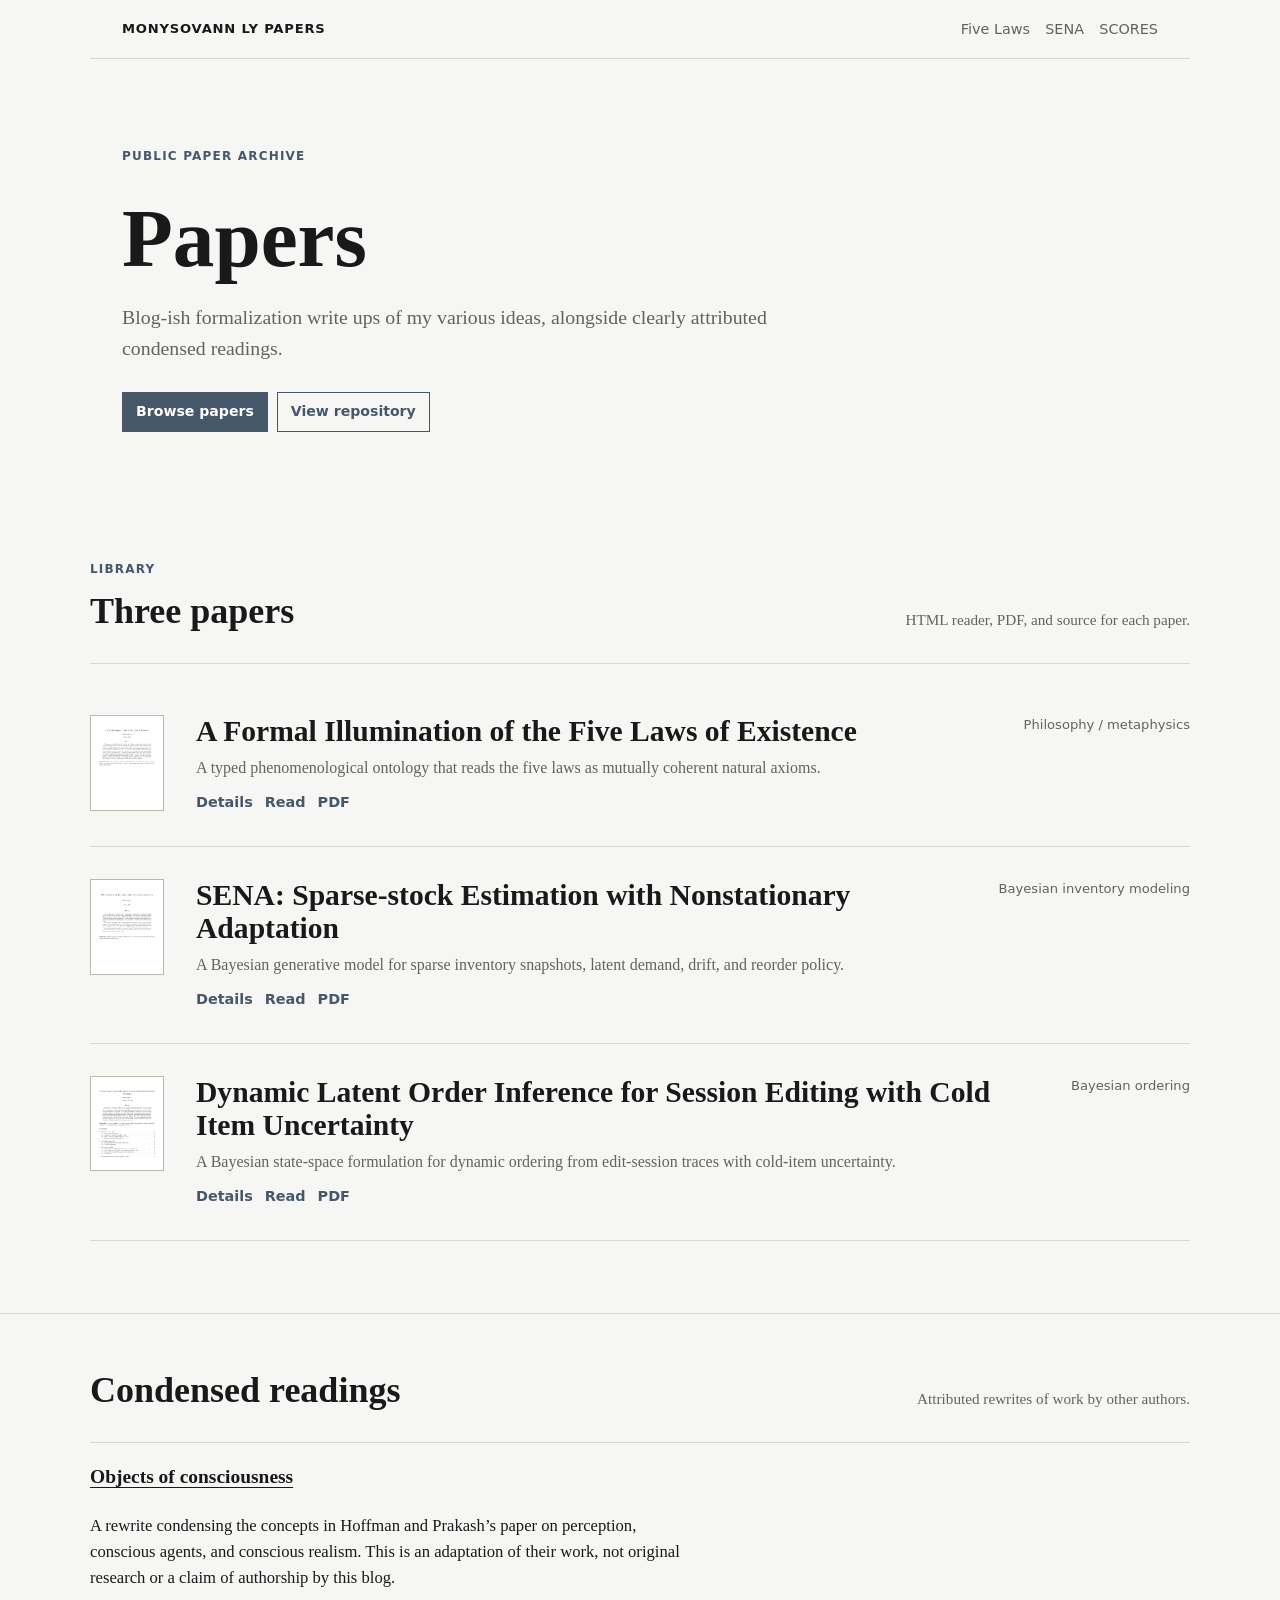
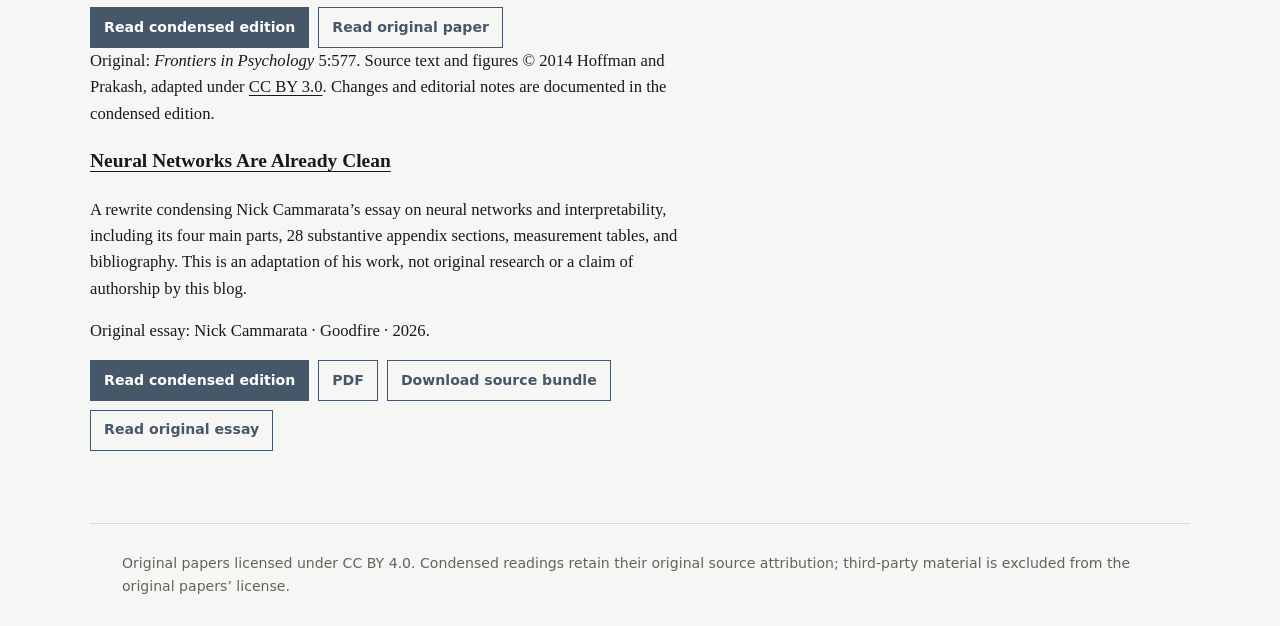
==== docs/index.html @ 4b457059 "feat(site): Add condensed neural networks essay Credit the original author and provide the supplied " ====
<!doctype html>
<html lang="en">
  <head>
    <meta charset="utf-8">
    <meta name="viewport" content="width=device-width, initial-scale=1">
    <meta name="description" content="Papers by Monysovann Ly and condensed readings of work by other authors.">
    <title>Papers | Monysovann Ly</title>
    <link rel="icon" href="favicon.svg" type="image/svg+xml">
    <link rel="stylesheet" href="assets/styles.css">
  </head>
  <body>
    <header class="site-header">
      <a class="brand" href="./">Monysovann Ly Papers</a>
      <nav class="nav" aria-label="Papers">
        <a href="five-laws/">Five Laws</a>
        <a href="sena/">SENA</a>
        <a href="scores/">SCORES</a>
      </nav>
    </header>

    <main>
      <section class="hero">
        <div class="hero-inner">
          <p class="eyebrow">Public paper archive</p>
          <h1>Papers</h1>
          <p class="lede">Blog-ish formalization write ups of my various ideas, alongside clearly attributed condensed readings.</p>
          <div class="actions">
            <a class="button" href="#papers">Browse papers</a>
            <a class="button secondary" href="https://github.com/Svanny/papers">View repository</a>
          </div>
        </div>
      </section>

      <section class="section" id="papers" aria-labelledby="papers-heading">
        <div class="content">
          <div class="archive-head">
            <div>
              <p class="eyebrow">Library</p>
              <h2 id="papers-heading">Three papers</h2>
            </div>
            <p class="archive-count">HTML reader, PDF, and source for each paper.</p>
          </div>
          <div class="paper-list">
            <article class="paper-row">
              <img class="paper-thumb" src="five-laws/five-laws-cover.png" alt="">
              <span>
                <h2 class="paper-row-title">
                  <a href="five-laws/">A Formal Illumination of the Five Laws of Existence</a>
                </h2>
                <p>A typed phenomenological ontology that reads the five laws as mutually coherent natural axioms.</p>
                <span class="paper-actions">
                  <a href="five-laws/">Details</a>
                  <a href="five-laws/paper.html">Read</a>
                  <a href="five-laws/five-laws.pdf">PDF</a>
                </span>
              </span>
              <span class="paper-row-meta">Philosophy / metaphysics</span>
            </article>
            <article class="paper-row">
              <img class="paper-thumb" src="sena/sena-cover.png" alt="">
              <span>
                <h2 class="paper-row-title">
                  <a href="sena/">SENA: Sparse-stock Estimation with Nonstationary Adaptation</a>
                </h2>
                <p>A Bayesian generative model for sparse inventory snapshots, latent demand, drift, and reorder policy.</p>
                <span class="paper-actions">
                  <a href="sena/">Details</a>
                  <a href="sena/paper.html">Read</a>
                  <a href="sena/sena.pdf">PDF</a>
                </span>
              </span>
              <span class="paper-row-meta">Bayesian inventory modeling</span>
            </article>
            <article class="paper-row">
              <img class="paper-thumb" src="scores/scores-cover.png" alt="">
              <span>
                <h2 class="paper-row-title">
                  <a href="scores/">Dynamic Latent Order Inference for Session Editing with Cold Item Uncertainty</a>
                </h2>
                <p>A Bayesian state-space formulation for dynamic ordering from edit-session traces with cold-item uncertainty.</p>
                <span class="paper-actions">
                  <a href="scores/">Details</a>
                  <a href="scores/paper.html">Read</a>
                  <a href="scores/scores.pdf">PDF</a>
                </span>
              </span>
              <span class="paper-row-meta">Bayesian ordering</span>
            </article>
          </div>
        </div>
      </section>
      <section class="section" id="condensed" aria-labelledby="condensed-heading">
        <div class="content">
          <div class="archive-head">
            <div>
              <h2 id="condensed-heading">Condensed readings</h2>
            </div>
            <p class="archive-count">Attributed rewrites of work by other authors.</p>
          </div>
          <article class="prose">
            <h3><a href="objects-of-consciousness/paper.html">Objects of consciousness</a></h3>
            <p>A rewrite condensing the concepts in Hoffman and Prakash’s paper on perception, conscious agents, and conscious realism. This is an adaptation of their work, not original research or a claim of authorship by this blog.</p>
            <div class="actions">
              <a class="button" href="objects-of-consciousness/paper.html">Read condensed edition</a>
              <a class="button secondary" href="https://doi.org/10.3389/fpsyg.2014.00577">Read original paper</a>
            </div>
            <p>Original: <em>Frontiers in Psychology</em> 5:577. Source text and figures © 2014 Hoffman and Prakash, adapted under <a href="https://creativecommons.org/licenses/by/3.0/">CC BY 3.0</a>. Changes and editorial notes are documented in the condensed edition.</p>
          </article>
          <article class="prose">
            <h3><a href="neural-networks-are-already-clean/paper.html">Neural Networks Are Already Clean</a></h3>
            <p>A rewrite condensing Nick Cammarata’s essay on neural networks and interpretability, including its four main parts, 28 substantive appendix sections, measurement tables, and bibliography. This is an adaptation of his work, not original research or a claim of authorship by this blog.</p>
            <p>Original essay: Nick Cammarata · Goodfire · 2026.</p>
            <div class="actions">
              <a class="button" href="neural-networks-are-already-clean/paper.html">Read condensed edition</a>
              <a class="button secondary" href="neural-networks-are-already-clean/paper.pdf">PDF</a>
              <a class="button secondary" href="neural-networks-are-already-clean/source-bundle.zip" download>Download source bundle</a>
              <a class="button secondary" href="https://already-clean.goodfire.com/">Read original essay</a>
            </div>
          </article>
        </div>
      </section>
    </main>

    <footer class="site-footer">
      <p>Original papers licensed under CC BY 4.0. Condensed readings retain their original source attribution; third-party material is excluded from the original papers’ license.</p>
    </footer>
  </body>
</html>
---- docs/assets/styles.css ----
:root {
  color-scheme: light;
  --bg: #f6f6f4;
  --surface: #ffffff;
  --ink: #191919;
  --muted: #64625d;
  --soft: #8a8780;
  --line: #d9d7d1;
  --line-strong: #bdb8ad;
  --accent: #47576a;
  --accent-soft: #eef1f4;
  --measure: 72ch;
  --wide: 1100px;
}

* {
  box-sizing: border-box;
}

html {
  scroll-behavior: smooth;
}

body {
  margin: 0;
  background: var(--bg);
  color: var(--ink);
  font-family: Georgia, "Times New Roman", serif;
  line-height: 1.58;
  text-rendering: optimizeLegibility;
}

a {
  color: inherit;
  text-decoration-thickness: 0.07em;
  text-underline-offset: 0.18em;
}

a:hover,
a:focus-visible {
  color: var(--accent);
}

img {
  max-width: 100%;
}

.site-header {
  display: flex;
  align-items: center;
  justify-content: space-between;
  gap: 1.25rem;
  max-width: var(--wide);
  margin: 0 auto;
  padding: 1.1rem clamp(1rem, 4vw, 2rem);
  border-bottom: 1px solid var(--line);
}

.brand,
.nav,
.eyebrow,
.button,
.paper-row-meta,
.meta-list,
.source-list,
.back-link,
.site-footer,
.article-toolbar {
  font-family: ui-sans-serif, system-ui, -apple-system, BlinkMacSystemFont, "Segoe UI", sans-serif;
}

.brand {
  font-size: 0.82rem;
  font-weight: 760;
  letter-spacing: 0.06em;
  text-transform: uppercase;
  text-decoration: none;
}

.nav {
  display: flex;
  flex-wrap: wrap;
  gap: 0.95rem;
  color: var(--muted);
  font-size: 0.9rem;
}

.nav a {
  text-decoration: none;
}

.hero,
.paper-hero,
.section,
.article-page {
  padding-left: clamp(1rem, 4vw, 2rem);
  padding-right: clamp(1rem, 4vw, 2rem);
}

.hero,
.paper-hero {
  padding-top: clamp(3rem, 8vw, 5.5rem);
  padding-bottom: clamp(2.5rem, 7vw, 4.5rem);
}

.section {
  padding-top: clamp(2rem, 5vw, 3.5rem);
  padding-bottom: clamp(2.5rem, 6vw, 4.5rem);
}

.section + .section {
  border-top: 1px solid var(--line);
}

.hero-inner,
.paper-hero-inner,
.content,
.reader,
.article-toolbar,
.tex-article,
.site-footer p {
  width: min(var(--wide), 100%);
  margin-left: auto;
  margin-right: auto;
}

.hero-inner,
.paper-hero-inner {
  display: grid;
  gap: 1.4rem;
}

.hero-inner {
  max-width: 820px;
  margin-left: max(0px, calc((100vw - var(--wide)) / 2));
}

.paper-hero-inner {
  grid-template-columns: minmax(0, 1fr) minmax(120px, 190px);
  align-items: end;
  column-gap: clamp(1.5rem, 6vw, 5rem);
}

.paper-hero-main,
.archive-intro {
  max-width: var(--measure);
}

.eyebrow {
  margin: 0 0 0.7rem;
  color: var(--accent);
  font-size: 0.75rem;
  font-weight: 760;
  letter-spacing: 0.1em;
  text-transform: uppercase;
}

h1,
h2,
h3,
p {
  overflow-wrap: break-word;
}

h1 {
  max-width: 900px;
  margin: 0;
  font-size: clamp(2.5rem, 7vw, 5.2rem);
  line-height: 0.96;
  letter-spacing: 0;
}

.paper-hero h1 {
  font-size: clamp(2rem, 5.4vw, 4rem);
  line-height: 1;
}

.section h2,
.reader h2 {
  margin: 0 0 1rem;
  font-size: clamp(1.55rem, 3vw, 2.25rem);
  line-height: 1.12;
}

.lede {
  max-width: var(--measure);
  margin: 0;
  color: var(--muted);
  font-size: clamp(1.05rem, 1.8vw, 1.24rem);
}

.actions {
  display: flex;
  flex-wrap: wrap;
  gap: 0.55rem;
  margin-top: 0.3rem;
}

.button {
  display: inline-flex;
  align-items: center;
  justify-content: center;
  min-height: 2.55rem;
  padding: 0.58rem 0.82rem;
  border: 1px solid var(--accent);
  border-radius: 0;
  background: var(--accent);
  color: #fff;
  font-size: 0.88rem;
  font-weight: 720;
  line-height: 1.1;
  text-decoration: none;
  transition: background 150ms ease, border-color 150ms ease, color 150ms ease;
}

.button:hover,
.button:focus-visible {
  background: #2f3e50;
  border-color: #2f3e50;
  color: #fff;
}

.button.secondary {
  background: transparent;
  color: var(--accent);
}

.button.secondary:hover,
.button.secondary:focus-visible {
  background: var(--accent-soft);
  color: #2f3e50;
}

.archive-head {
  display: grid;
  grid-template-columns: minmax(0, 1fr) auto;
  gap: 1rem;
  align-items: end;
  margin-bottom: 1.2rem;
  border-bottom: 1px solid var(--line);
  padding-bottom: 1rem;
}

.archive-count {
  color: var(--muted);
  font-size: 0.95rem;
}

.paper-list {
  display: grid;
  gap: 0;
}

.paper-row {
  display: grid;
  grid-template-columns: 74px minmax(0, 1fr) auto;
  gap: clamp(1rem, 3vw, 2rem);
  align-items: start;
  padding: clamp(1.15rem, 3vw, 2rem) 0;
  border-bottom: 1px solid var(--line);
}

.paper-row:first-child {
  border-top: 0;
}

.paper-row:hover .paper-row-title {
  color: var(--accent);
}

.paper-row h2,
.paper-row-title {
  margin: 0;
  font-size: clamp(1.25rem, 2.4vw, 1.85rem);
  line-height: 1.12;
  letter-spacing: 0;
  transition: color 150ms ease;
}

.paper-row-title a,
.paper-row-title a:visited,
.paper-row-title a:hover,
.paper-row-title a:focus-visible {
  color: inherit;
  text-decoration: none;
  text-decoration-line: none;
}

.paper-row-title a:hover,
.paper-row-title a:focus-visible {
  color: var(--accent);
}

.paper-row-title a:focus-visible {
  outline: 2px solid var(--accent);
  outline-offset: 0.12em;
}

.paper-row p {
  max-width: 760px;
  margin: 0.45rem 0 0;
  color: var(--muted);
}

.paper-row-meta {
  color: var(--muted);
  font-size: 0.82rem;
  line-height: 1.45;
  text-align: right;
  white-space: nowrap;
}

.paper-actions {
  display: flex;
  flex-wrap: wrap;
  gap: 0.75rem;
  margin-top: 0.65rem;
  font-family: ui-sans-serif, system-ui, -apple-system, BlinkMacSystemFont, "Segoe UI", sans-serif;
  font-size: 0.9rem;
  font-weight: 700;
}

.paper-actions a {
  color: var(--accent);
  text-decoration: none;
}

.paper-actions a:hover,
.paper-actions a:focus-visible {
  text-decoration: underline;
}

.paper-thumb,
.cover-preview {
  display: block;
  width: 100%;
  aspect-ratio: 8.5 / 11;
  border: 1px solid var(--line-strong);
  background: var(--surface);
  object-fit: cover;
}

.cover-preview {
  align-self: start;
  max-width: 190px;
}

.meta-list {
  display: flex;
  flex-wrap: wrap;
  gap: 0.55rem 1.15rem;
  margin: 1.1rem 0 0;
  padding: 0;
  color: var(--muted);
  font-size: 0.88rem;
  list-style: none;
}

.meta-list li {
  display: inline-flex;
  gap: 0.35rem;
}

.meta-list strong {
  color: var(--ink);
  font-weight: 700;
}

.two-column {
  display: grid;
  grid-template-columns: minmax(0, 1fr) minmax(220px, 0.32fr);
  gap: clamp(2rem, 6vw, 4rem);
  align-items: start;
}

.prose {
  max-width: var(--measure);
  font-size: 1.04rem;
}

.prose h2,
.side h2 {
  margin: 0 0 0.85rem;
  font-size: clamp(1.35rem, 2.7vw, 1.9rem);
  line-height: 1.12;
}

.prose p,
.side p {
  margin: 0 0 1rem;
}

.side {
  color: var(--muted);
  font-size: 0.96rem;
}

.source-list {
  display: flex;
  flex-wrap: wrap;
  gap: 0.45rem 0.9rem;
  margin-top: 1.15rem;
  font-size: 0.9rem;
}

.source-list a {
  color: var(--accent);
}

.reader {
  max-width: var(--measure);
}

.article-body {
  background: var(--surface);
}

.article-page {
  padding-top: clamp(1.4rem, 4vw, 2.5rem);
  padding-bottom: clamp(3rem, 7vw, 5rem);
}

.article-toolbar {
  display: grid;
  grid-template-columns: minmax(0, 1fr) auto;
  gap: 1rem 2rem;
  align-items: end;
  padding-bottom: clamp(1.3rem, 4vw, 2.2rem);
  border-bottom: 1px solid var(--line);
}

.article-toolbar .eyebrow {
  margin: 0;
}

.article-toolbar .actions {
  justify-content: flex-end;
  margin-top: 0;
}

.back-link {
  display: inline-block;
  margin-bottom: 0.5rem;
  color: var(--muted);
  font-size: 0.9rem;
  font-weight: 700;
  text-decoration: none;
}

.back-link::before {
  content: "< ";
}

.tex-article {
  max-width: 850px;
  padding-top: clamp(2rem, 5vw, 3.25rem);
  font-size: clamp(1rem, 1.7vw, 1.07rem);
  overflow-wrap: break-word;
}

.tex-article .maketitle,
.tex-article h1.titleHead {
  text-align: left;
}

.tex-article h1.titleHead {
  max-width: 780px;
  margin: 0 0 0.8rem;
  font-size: clamp(2rem, 5.5vw, 3.4rem);
  line-height: 1;
}

.tex-article .author,
.tex-article .date {
  color: var(--muted);
  text-align: left;
}

.tex-article h3,
.tex-article h4,
.tex-article h5 {
  margin: 2.1rem 0 0.75rem;
  line-height: 1.2;
}

.tex-article h3 {
  font-size: clamp(1.35rem, 3.5vw, 1.85rem);
}

.tex-article h4 {
  font-size: clamp(1.15rem, 2.6vw, 1.38rem);
}

.tex-article h5,
.tex-article .paragraphHead {
  font-size: 1rem;
}

.tex-article p {
  margin: 0 0 1rem;
}

.tex-article p.indent {
  text-indent: 0;
}

.tex-article a {
  overflow-wrap: anywhere;
}

.tex-article .abstract {
  margin: 1.8rem 0;
  padding: 1rem 0 0;
  border-top: 1px solid var(--line);
}

.tex-article .abstracttitle {
  margin-top: 0;
}

.tex-article .tableofcontents {
  margin: 1.2rem 0 2rem;
  padding: 1rem 0;
  border-top: 1px solid var(--line);
  border-bottom: 1px solid var(--line);
  color: var(--muted);
  font-family: ui-sans-serif, system-ui, -apple-system, BlinkMacSystemFont, "Segoe UI", sans-serif;
  font-size: 0.94rem;
}

.tex-article .tableofcontents span {
  display: block;
  margin: 0.22rem 0;
}

.tex-article .subsectionToc {
  padding-left: 1rem;
}

.tex-article .subsubsectionToc {
  padding-left: 2rem;
}

.tex-article ol,
.tex-article ul {
  padding-left: 1.35rem;
}

.tex-article li {
  margin: 0.45rem 0;
}

.tex-article .newtheorem,
.tex-article .proof {
  margin: 1.35rem 0;
  padding: 0.85rem 0 0.85rem 1rem;
  border-left: 2px solid var(--line-strong);
  background: transparent;
}

.tex-article .head,
.tex-article [class*="cmbx"],
.tex-article [class*="ecbx"] {
  font-weight: 700;
}

.tex-article [class*="cmti"],
.tex-article [class*="ecti"] {
  font-style: italic;
}

.tex-article [class*="cmtt"],
.tex-article [class*="ectt"] {
  font-family: ui-monospace, SFMono-Regular, Menlo, Monaco, Consolas, "Liberation Mono", monospace;
  font-size: 0.94em;
}

.tex-article .mathjax-block,
.tex-article .mathjax-env,
.tex-article mjx-container[display="true"] {
  display: block;
  max-width: 100%;
  margin: 1rem 0;
  padding: 0.2rem 0;
  overflow-x: auto;
  overflow-y: hidden;
}

.tex-article mjx-container {
  max-width: 100%;
}

.tex-article img {
  max-width: 100%;
  height: auto;
}

.tex-article .center,
.tex-article .figure,
.tex-article figure {
  text-align: center;
}

.tex-article .fbox {
  display: inline-block;
  max-width: 100%;
  padding: 0.7rem;
  border: 1px solid var(--line);
  text-align: left;
}

.tex-article .minipage {
  max-width: 100%;
}

.tex-article table {
  display: block;
  width: max-content;
  max-width: 100%;
  margin: 1rem auto;
  border-collapse: collapse;
  overflow-x: auto;
}

.tex-article td,
.tex-article th {
  padding: 0.35rem 0.5rem;
  vertical-align: top;
}

.tex-article .thebibliography dl {
  display: grid;
  grid-template-columns: auto minmax(0, 1fr);
  gap: 0.45rem 0.75rem;
}

.tex-article .thebibliography dt,
.tex-article .thebibliography dd {
  margin: 0;
}

.tex-article .thebibliography dd {
  min-width: 0;
}

.site-footer {
  max-width: var(--wide);
  margin: 0 auto;
  padding: 1.8rem clamp(1rem, 4vw, 2rem);
  border-top: 1px solid var(--line);
  color: var(--muted);
  font-size: 0.88rem;
}

.site-footer p {
  margin: 0;
}

@media (prefers-reduced-motion: no-preference) {
  .hero-inner,
  .paper-hero-inner,
  .content,
  .tex-article {
    animation: enter 360ms ease both;
  }

  @keyframes enter {
    from {
      opacity: 0;
      transform: translateY(8px);
    }

    to {
      opacity: 1;
      transform: translateY(0);
    }
  }
}

@media (max-width: 860px) {
  .site-header {
    align-items: flex-start;
    flex-direction: column;
  }

  .hero,
  .paper-hero {
    padding-top: 2.6rem;
  }

  .paper-hero-inner,
  .two-column,
  .article-toolbar {
    grid-template-columns: 1fr;
  }

  .cover-preview {
    display: none;
  }

  .archive-head {
    grid-template-columns: 1fr;
  }

  .paper-row {
    grid-template-columns: 56px minmax(0, 1fr);
    gap: 0.8rem;
  }

  .paper-row-meta {
    grid-column: 2;
    text-align: left;
    white-space: normal;
  }

  .article-toolbar .actions {
    justify-content: flex-start;
    width: 100%;
  }

  .article-toolbar .button,
  .actions .button {
    flex: 1 1 9rem;
  }

  .tex-article {
    max-width: 100%;
  }

  .tex-article h1.titleHead {
    font-size: clamp(1.85rem, 10vw, 2.75rem);
  }

  .tex-article .thebibliography dl {
    grid-template-columns: 1fr;
  }
}
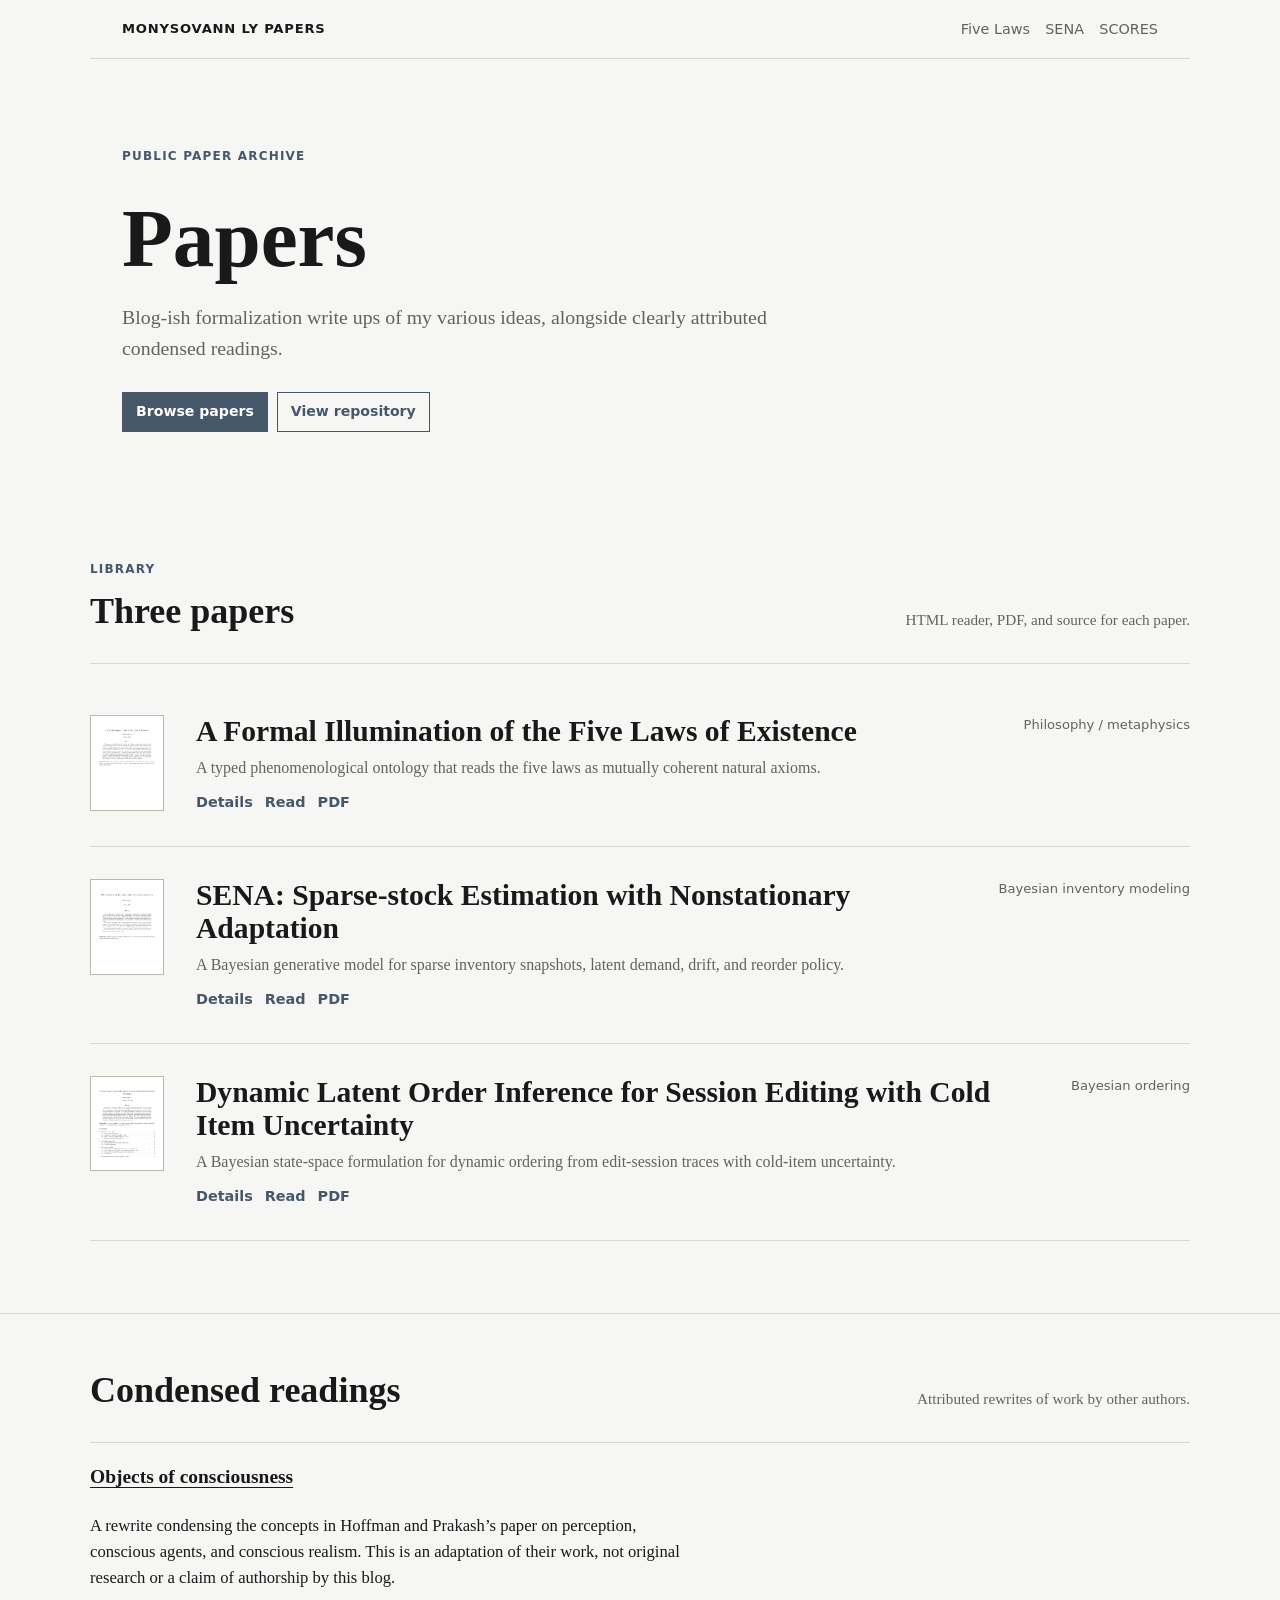
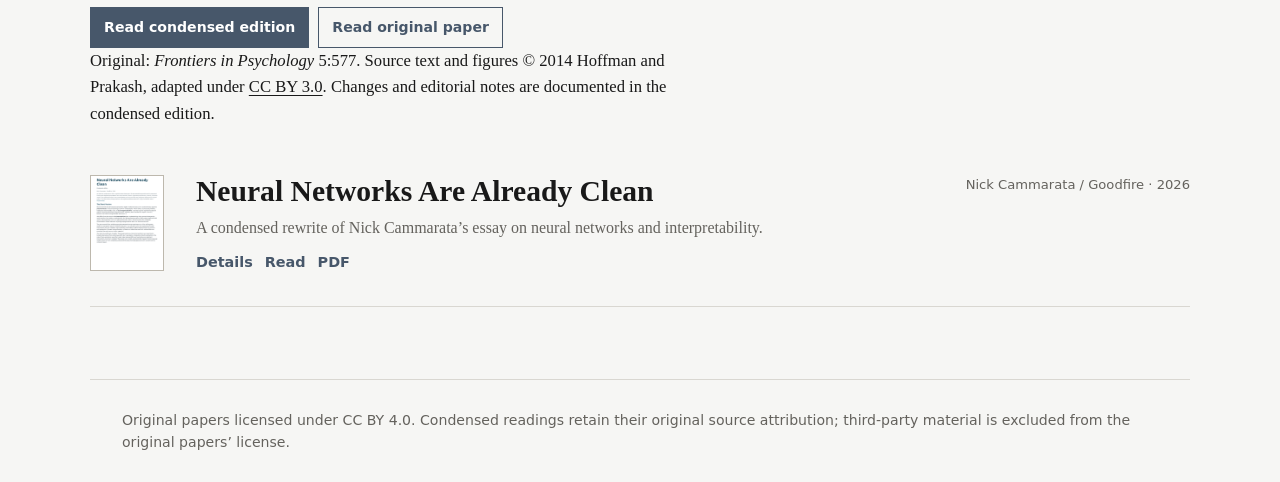
==== commit 1d19f59f: "ref(site): Harmonize condensed essay with paper layouts Use the shared archive, detail page, and rea" ====
--- a/docs/index.html
+++ b/docs/index.html
@@ -106,16 +106,14 @@
             </div>
             <p>Original: <em>Frontiers in Psychology</em> 5:577. Source text and figures © 2014 Hoffman and Prakash, adapted under <a href="https://creativecommons.org/licenses/by/3.0/">CC BY 3.0</a>. Changes and editorial notes are documented in the condensed edition.</p>
           </article>
-          <article class="prose">
-            <h3><a href="neural-networks-are-already-clean/paper.html">Neural Networks Are Already Clean</a></h3>
-            <p>A rewrite condensing Nick Cammarata’s essay on neural networks and interpretability, including its four main parts, 28 substantive appendix sections, measurement tables, and bibliography. This is an adaptation of his work, not original research or a claim of authorship by this blog.</p>
-            <p>Original essay: Nick Cammarata · Goodfire · 2026.</p>
-            <div class="actions">
-              <a class="button" href="neural-networks-are-already-clean/paper.html">Read condensed edition</a>
-              <a class="button secondary" href="neural-networks-are-already-clean/paper.pdf">PDF</a>
-              <a class="button secondary" href="neural-networks-are-already-clean/source-bundle.zip" download>Download source bundle</a>
-              <a class="button secondary" href="https://already-clean.goodfire.com/">Read original essay</a>
+          <article class="paper-row">
+            <img class="paper-thumb" src="neural-networks-are-already-clean/cover.png" alt="">
+            <div>
+              <h3 class="paper-row-title"><a href="neural-networks-are-already-clean/">Neural Networks Are Already Clean</a></h3>
+              <p>A condensed rewrite of Nick Cammarata’s essay on neural networks and interpretability.</p>
+              <div class="paper-actions"><a href="neural-networks-are-already-clean/">Details</a><a href="neural-networks-are-already-clean/paper.html">Read</a><a href="neural-networks-are-already-clean/paper.pdf">PDF</a></div>
             </div>
+            <span class="paper-row-meta">Nick Cammarata / Goodfire · 2026</span>
           </article>
         </div>
       </section>
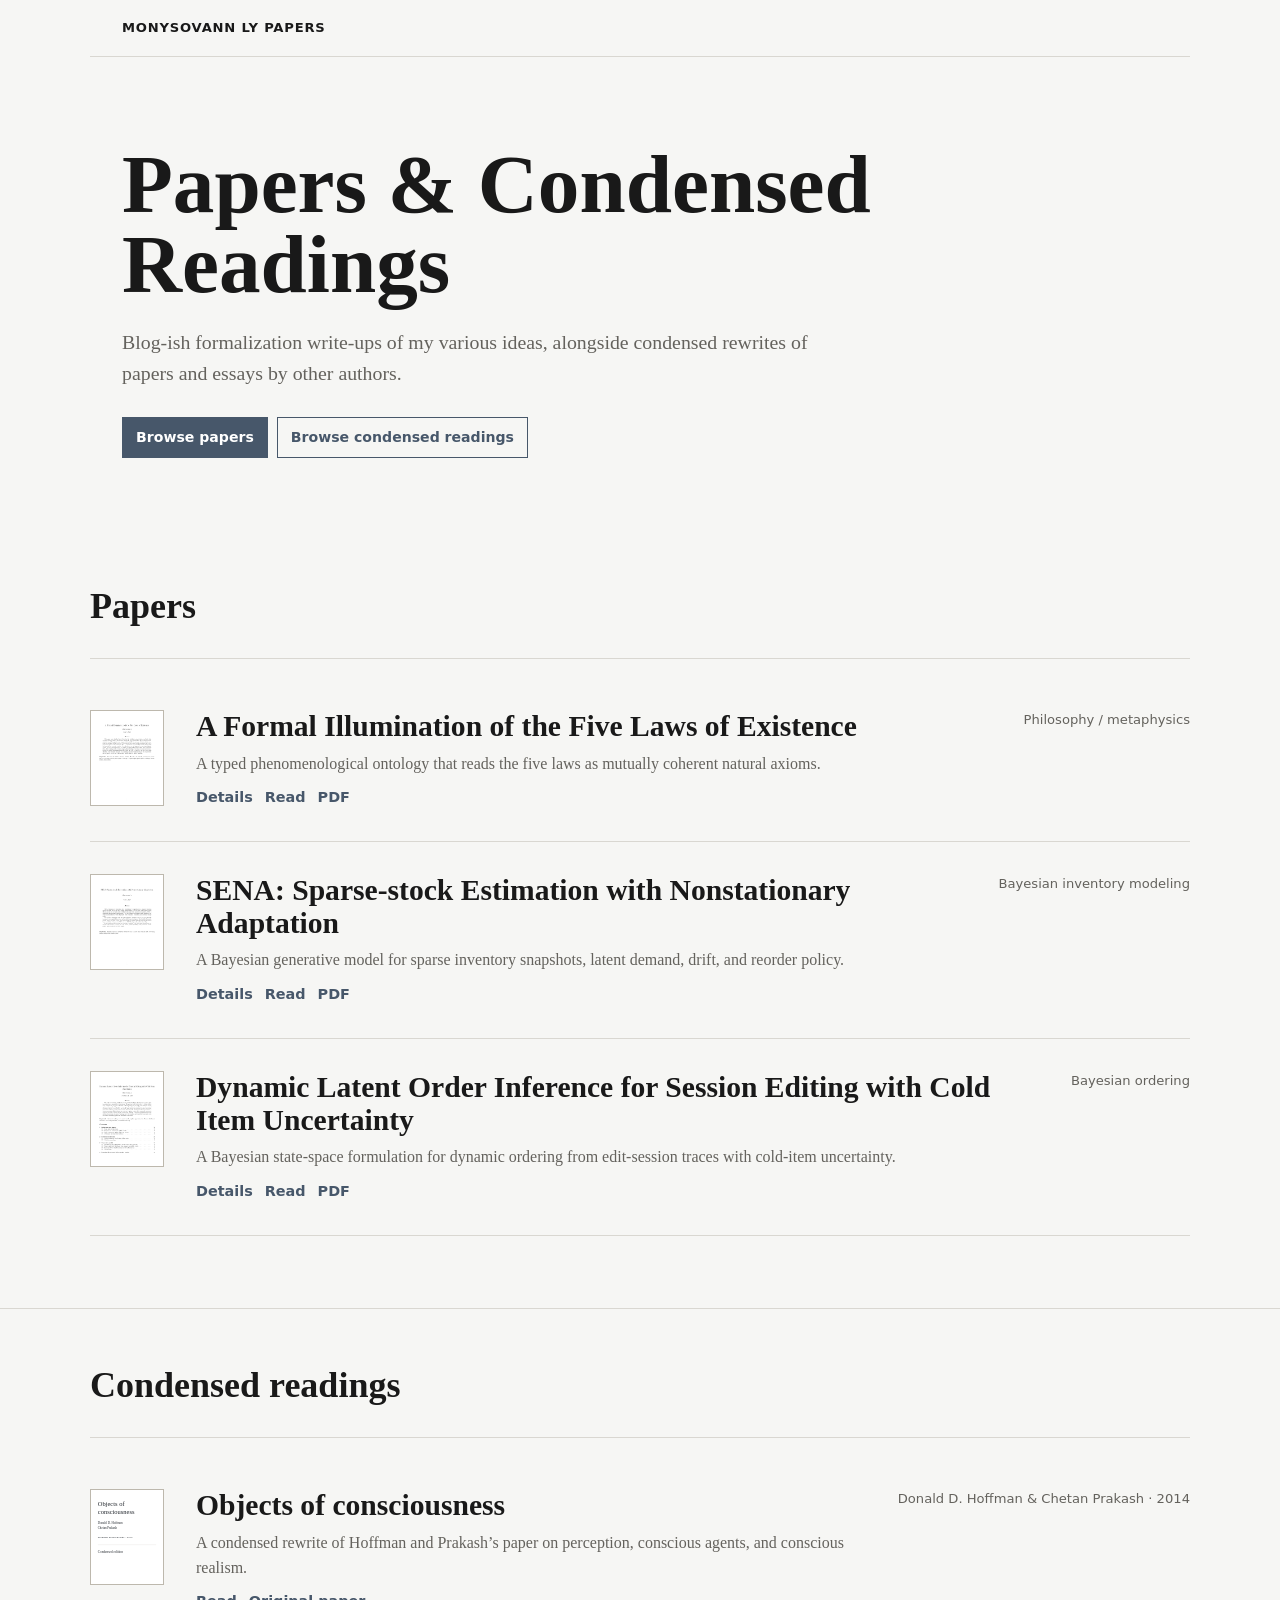
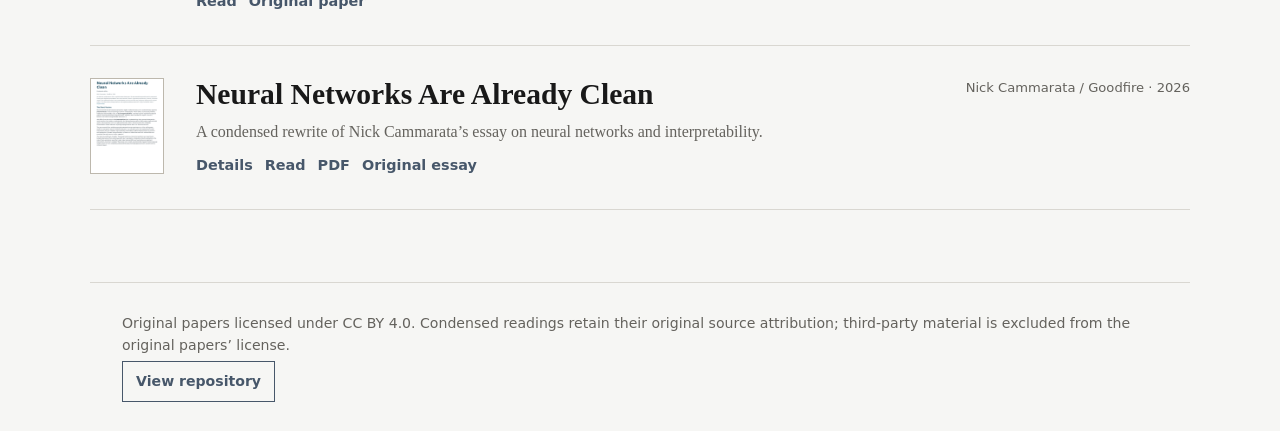
==== commit 6fe9294f: "style(site): Harmonize homepage paper and condensed sections Apply the annotated title, navigation, " ====
--- a/docs/index.html
+++ b/docs/index.html
@@ -4,29 +4,23 @@
     <meta charset="utf-8">
     <meta name="viewport" content="width=device-width, initial-scale=1">
     <meta name="description" content="Papers by Monysovann Ly and condensed readings of work by other authors.">
-    <title>Papers | Monysovann Ly</title>
+    <title>Papers &amp; Condensed Readings | Monysovann Ly</title>
     <link rel="icon" href="favicon.svg" type="image/svg+xml">
     <link rel="stylesheet" href="assets/styles.css">
   </head>
   <body>
     <header class="site-header">
       <a class="brand" href="./">Monysovann Ly Papers</a>
-      <nav class="nav" aria-label="Papers">
-        <a href="five-laws/">Five Laws</a>
-        <a href="sena/">SENA</a>
-        <a href="scores/">SCORES</a>
-      </nav>
     </header>
 
     <main>
       <section class="hero">
         <div class="hero-inner">
-          <p class="eyebrow">Public paper archive</p>
-          <h1>Papers</h1>
-          <p class="lede">Blog-ish formalization write ups of my various ideas, alongside clearly attributed condensed readings.</p>
+          <h1>Papers &amp; Condensed Readings</h1>
+          <p class="lede">Blog-ish formalization write-ups of my various ideas, alongside condensed rewrites of papers and essays by other authors.</p>
           <div class="actions">
             <a class="button" href="#papers">Browse papers</a>
-            <a class="button secondary" href="https://github.com/Svanny/papers">View repository</a>
+            <a class="button secondary" href="#condensed">Browse condensed readings</a>
           </div>
         </div>
       </section>
@@ -35,10 +29,8 @@
         <div class="content">
           <div class="archive-head">
             <div>
-              <p class="eyebrow">Library</p>
-              <h2 id="papers-heading">Three papers</h2>
+              <h2 id="papers-heading">Papers</h2>
             </div>
-            <p class="archive-count">HTML reader, PDF, and source for each paper.</p>
           </div>
           <div class="paper-list">
             <article class="paper-row">
@@ -95,32 +87,37 @@
             <div>
               <h2 id="condensed-heading">Condensed readings</h2>
             </div>
-            <p class="archive-count">Attributed rewrites of work by other authors.</p>
           </div>
-          <article class="prose">
-            <h3><a href="objects-of-consciousness/paper.html">Objects of consciousness</a></h3>
-            <p>A rewrite condensing the concepts in Hoffman and Prakash’s paper on perception, conscious agents, and conscious realism. This is an adaptation of their work, not original research or a claim of authorship by this blog.</p>
-            <div class="actions">
-              <a class="button" href="objects-of-consciousness/paper.html">Read condensed edition</a>
-              <a class="button secondary" href="https://doi.org/10.3389/fpsyg.2014.00577">Read original paper</a>
-            </div>
-            <p>Original: <em>Frontiers in Psychology</em> 5:577. Source text and figures © 2014 Hoffman and Prakash, adapted under <a href="https://creativecommons.org/licenses/by/3.0/">CC BY 3.0</a>. Changes and editorial notes are documented in the condensed edition.</p>
-          </article>
-          <article class="paper-row">
-            <img class="paper-thumb" src="neural-networks-are-already-clean/cover.png" alt="">
-            <div>
-              <h3 class="paper-row-title"><a href="neural-networks-are-already-clean/">Neural Networks Are Already Clean</a></h3>
-              <p>A condensed rewrite of Nick Cammarata’s essay on neural networks and interpretability.</p>
-              <div class="paper-actions"><a href="neural-networks-are-already-clean/">Details</a><a href="neural-networks-are-already-clean/paper.html">Read</a><a href="neural-networks-are-already-clean/paper.pdf">PDF</a></div>
-            </div>
-            <span class="paper-row-meta">Nick Cammarata / Goodfire · 2026</span>
-          </article>
+          <div class="paper-list">
+            <article class="paper-row">
+              <img class="paper-thumb" src="objects-of-consciousness/cover.svg" alt="">
+              <div>
+                <h3 class="paper-row-title"><a href="objects-of-consciousness/paper.html">Objects of consciousness</a></h3>
+                <p>A condensed rewrite of Hoffman and Prakash’s paper on perception, conscious agents, and conscious realism.</p>
+                <div class="paper-actions">
+                  <a href="objects-of-consciousness/paper.html">Read</a>
+                  <a href="https://doi.org/10.3389/fpsyg.2014.00577">Original paper</a>
+                </div>
+              </div>
+              <span class="paper-row-meta">Donald D. Hoffman &amp; Chetan Prakash · 2014</span>
+            </article>
+            <article class="paper-row">
+              <img class="paper-thumb" src="neural-networks-are-already-clean/cover.png" alt="">
+              <div>
+                <h3 class="paper-row-title"><a href="neural-networks-are-already-clean/">Neural Networks Are Already Clean</a></h3>
+                <p>A condensed rewrite of Nick Cammarata’s essay on neural networks and interpretability.</p>
+                <div class="paper-actions"><a href="neural-networks-are-already-clean/">Details</a><a href="neural-networks-are-already-clean/paper.html">Read</a><a href="neural-networks-are-already-clean/paper.pdf">PDF</a><a href="https://already-clean.goodfire.com/">Original essay</a></div>
+              </div>
+              <span class="paper-row-meta">Nick Cammarata / Goodfire · 2026</span>
+            </article>
+          </div>
         </div>
       </section>
     </main>
 
     <footer class="site-footer">
       <p>Original papers licensed under CC BY 4.0. Condensed readings retain their original source attribution; third-party material is excluded from the original papers’ license.</p>
+      <div class="actions"><a class="button secondary" href="https://github.com/Svanny/papers">View repository</a></div>
     </footer>
   </body>
 </html>
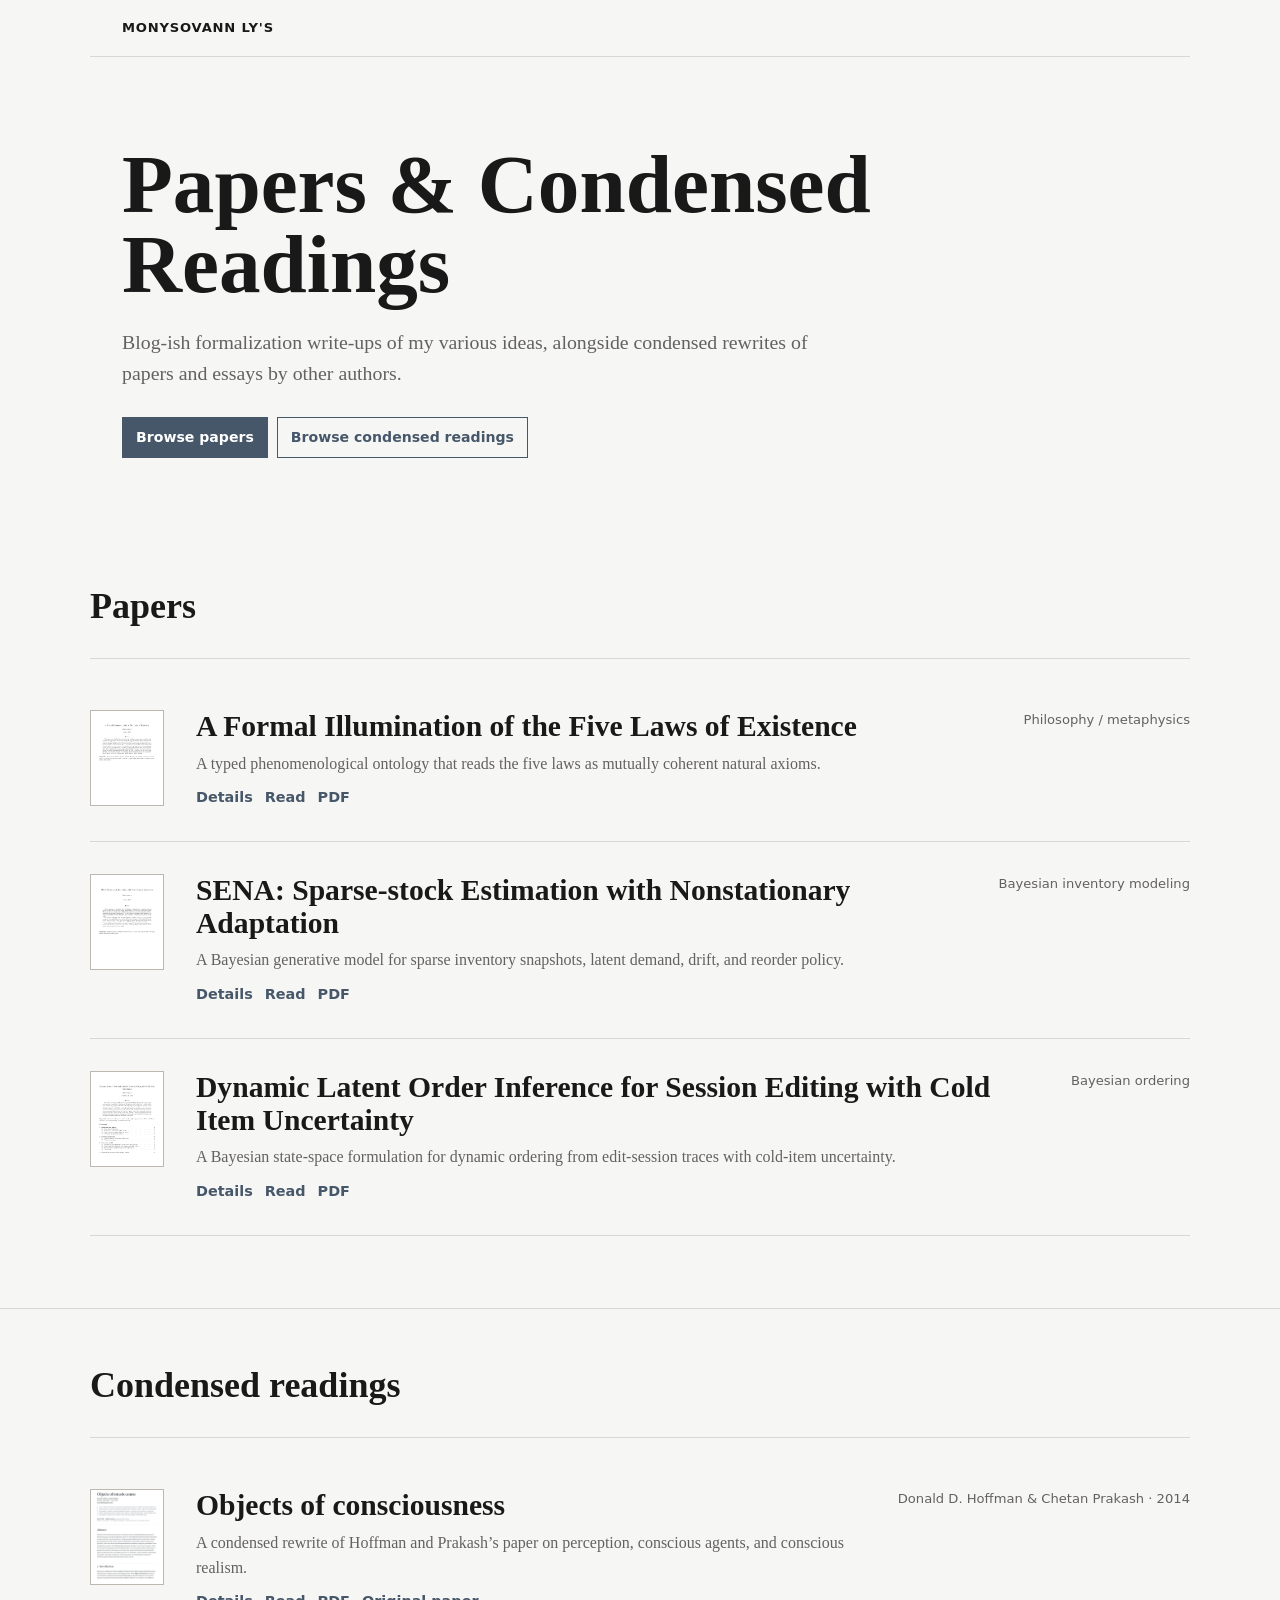
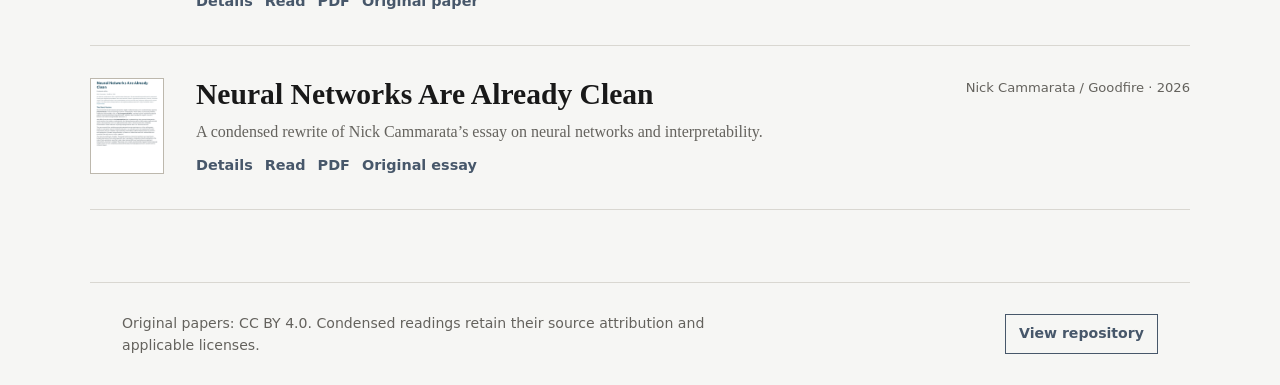
==== commit d74de2d7: "fix(site): Complete condensed post links and refine footer Add the consciousness detail page and PDF" ====
--- a/docs/index.html
+++ b/docs/index.html
@@ -10,7 +10,7 @@
   </head>
   <body>
     <header class="site-header">
-      <a class="brand" href="./">Monysovann Ly Papers</a>
+      <a class="brand" href="./">Monysovann Ly's</a>
     </header>
 
     <main>
@@ -90,12 +90,14 @@
           </div>
           <div class="paper-list">
             <article class="paper-row">
-              <img class="paper-thumb" src="objects-of-consciousness/cover.svg" alt="">
+              <img class="paper-thumb" src="objects-of-consciousness/cover.png" alt="">
               <div>
-                <h3 class="paper-row-title"><a href="objects-of-consciousness/paper.html">Objects of consciousness</a></h3>
+                <h3 class="paper-row-title"><a href="objects-of-consciousness/">Objects of consciousness</a></h3>
                 <p>A condensed rewrite of Hoffman and Prakash’s paper on perception, conscious agents, and conscious realism.</p>
                 <div class="paper-actions">
+                  <a href="objects-of-consciousness/">Details</a>
                   <a href="objects-of-consciousness/paper.html">Read</a>
+                  <a href="objects-of-consciousness/paper.pdf">PDF</a>
                   <a href="https://doi.org/10.3389/fpsyg.2014.00577">Original paper</a>
                 </div>
               </div>
@@ -115,9 +117,9 @@
       </section>
     </main>
 
-    <footer class="site-footer">
-      <p>Original papers licensed under CC BY 4.0. Condensed readings retain their original source attribution; third-party material is excluded from the original papers’ license.</p>
-      <div class="actions"><a class="button secondary" href="https://github.com/Svanny/papers">View repository</a></div>
+    <footer class="site-footer archive-footer">
+      <p>Original papers: CC BY 4.0. Condensed readings retain their source attribution and applicable licenses.</p>
+      <a class="button secondary" href="https://github.com/Svanny/papers">View repository</a>
     </footer>
   </body>
 </html>
--- a/docs/assets/styles.css
+++ b/docs/assets/styles.css
@@ -735,3 +735,15 @@
     grid-template-columns: 1fr;
   }
 }
+
+.archive-footer {
+  display: flex;
+  align-items: center;
+  justify-content: space-between;
+  gap: 1.5rem 3rem;
+}
+.archive-footer p { width: auto; max-width: 70ch; margin: 0; }
+.archive-footer > .button { flex-shrink: 0; }
+@media (max-width: 860px) {
+  .archive-footer { align-items: flex-start; flex-direction: column; }
+}
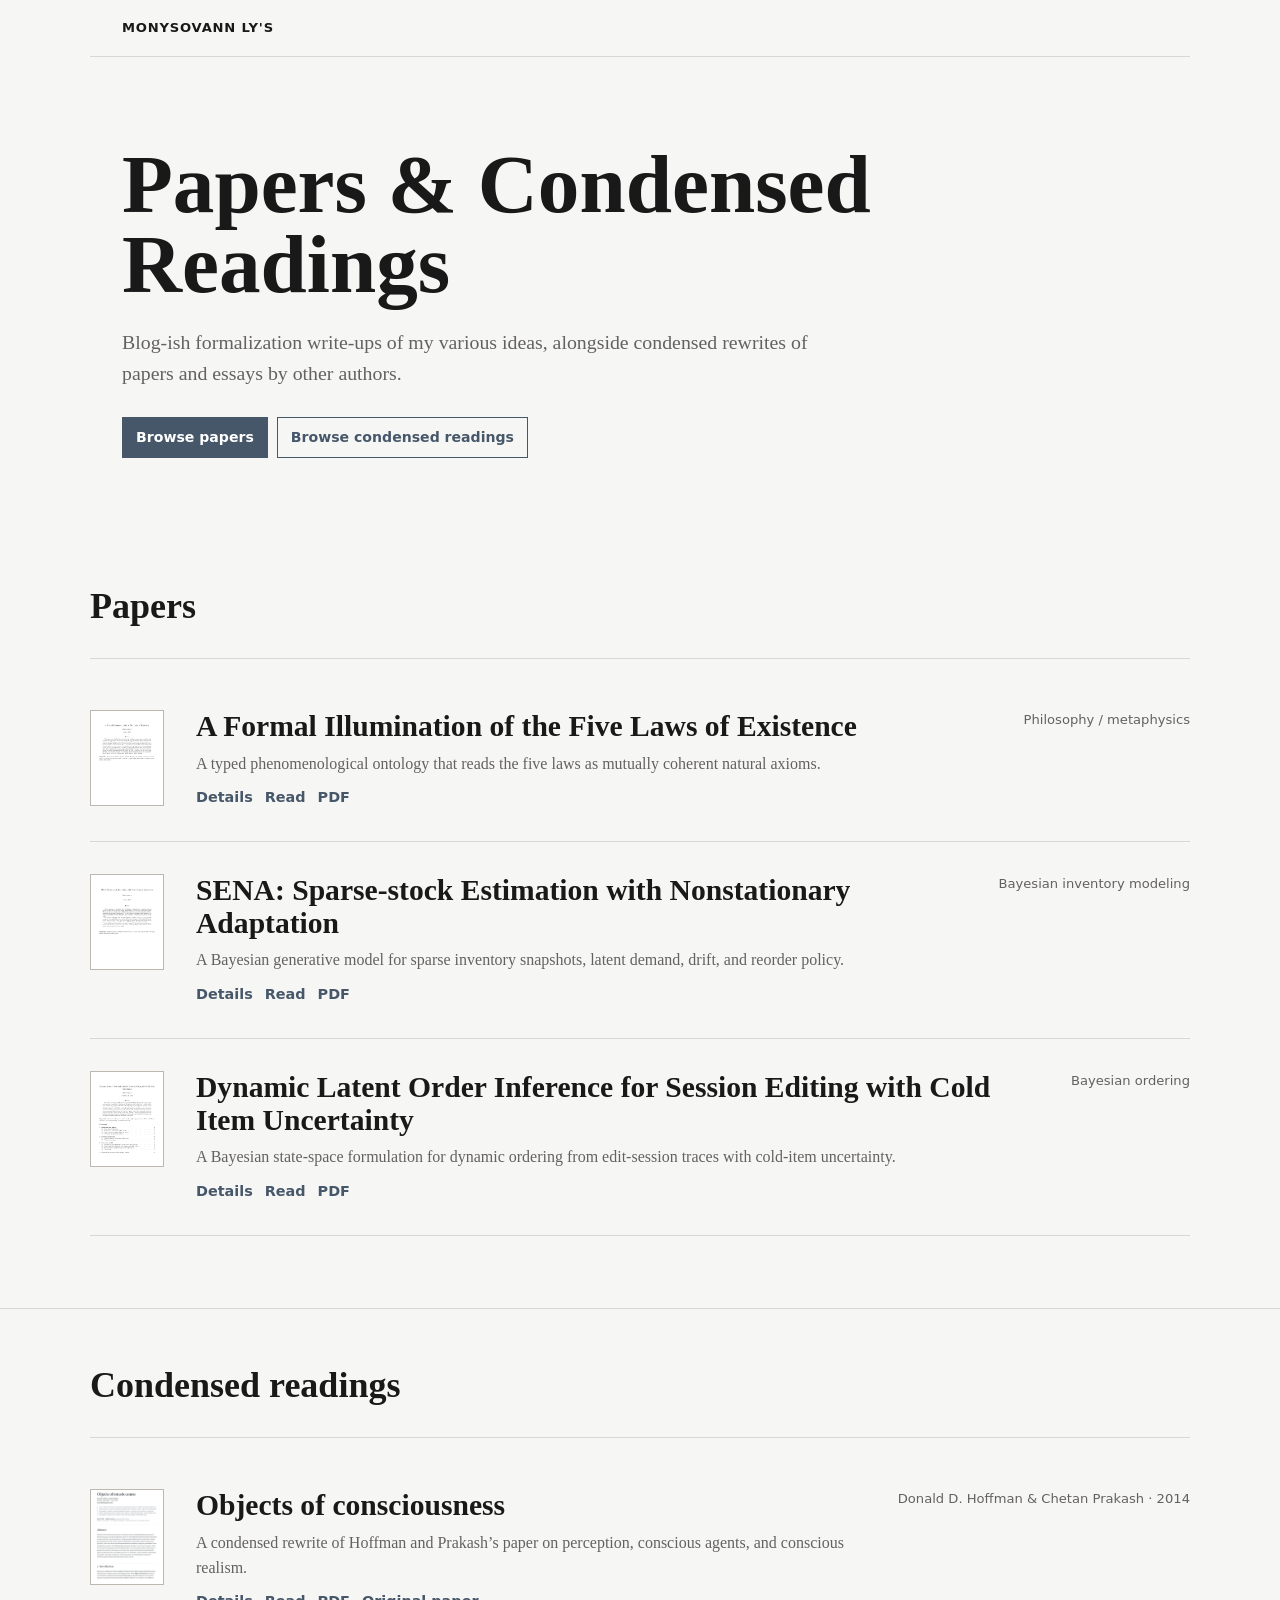
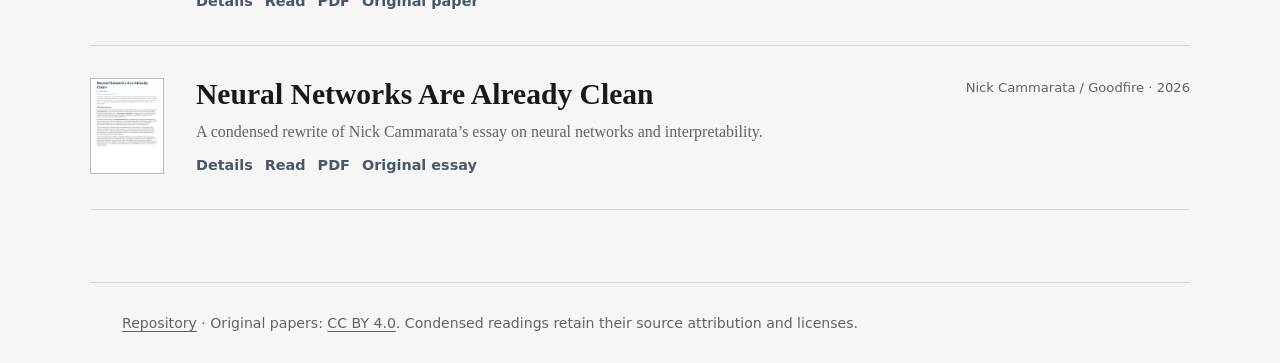
==== commit 875d9ead: "style(site): Simplify footer repository link Replace the standalone button with an inline repository" ====
--- a/docs/index.html
+++ b/docs/index.html
@@ -117,9 +117,8 @@
       </section>
     </main>
 
-    <footer class="site-footer archive-footer">
-      <p>Original papers: CC BY 4.0. Condensed readings retain their source attribution and applicable licenses.</p>
-      <a class="button secondary" href="https://github.com/Svanny/papers">View repository</a>
+    <footer class="site-footer">
+      <p><a href="https://github.com/Svanny/papers">Repository</a> · Original papers: <a href="https://creativecommons.org/licenses/by/4.0/">CC BY 4.0</a>. Condensed readings retain their source attribution and licenses.</p>
     </footer>
   </body>
 </html>
--- a/docs/assets/styles.css
+++ b/docs/assets/styles.css
@@ -735,15 +735,3 @@
     grid-template-columns: 1fr;
   }
 }
-
-.archive-footer {
-  display: flex;
-  align-items: center;
-  justify-content: space-between;
-  gap: 1.5rem 3rem;
-}
-.archive-footer p { width: auto; max-width: 70ch; margin: 0; }
-.archive-footer > .button { flex-shrink: 0; }
-@media (max-width: 860px) {
-  .archive-footer { align-items: flex-start; flex-direction: column; }
-}
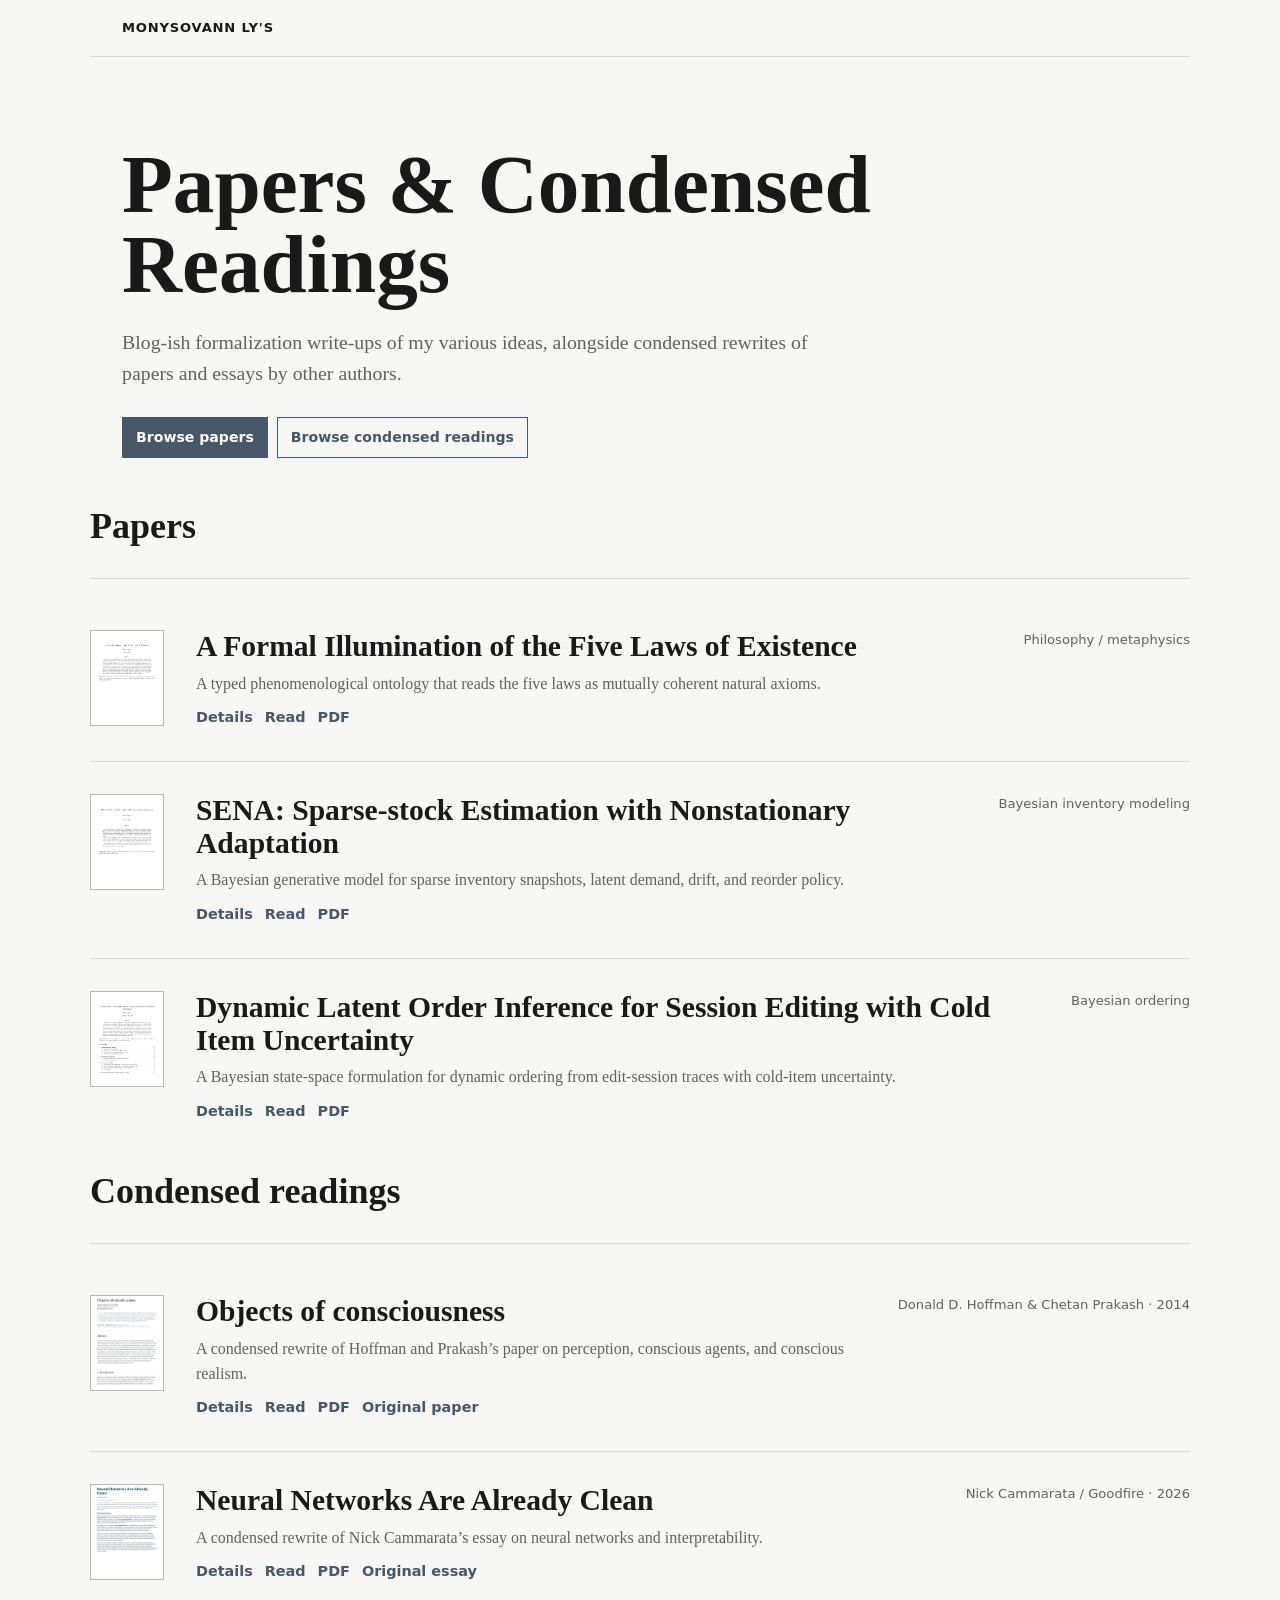
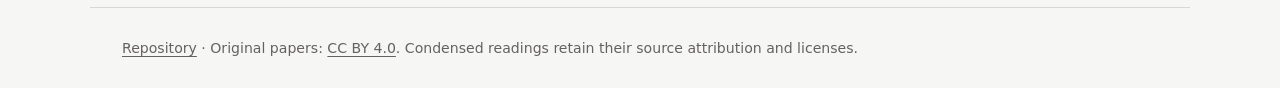
==== commit 1554f437: "style(site): Tighten homepage section spacing Reduce stacked section padding and trailing row space " ====
--- a/docs/index.html
+++ b/docs/index.html
@@ -8,7 +8,7 @@
     <link rel="icon" href="favicon.svg" type="image/svg+xml">
     <link rel="stylesheet" href="assets/styles.css">
   </head>
-  <body>
+  <body class="archive-page">
     <header class="site-header">
       <a class="brand" href="./">Monysovann Ly's</a>
     </header>
--- a/docs/assets/styles.css
+++ b/docs/assets/styles.css
@@ -108,9 +108,6 @@
   padding-bottom: clamp(2.5rem, 6vw, 4.5rem);
 }
 
-.section + .section {
-  border-top: 1px solid var(--line);
-}
 
 .hero-inner,
 .paper-hero-inner,
@@ -260,8 +257,8 @@
   border-bottom: 1px solid var(--line);
 }
 
-.paper-row:first-child {
-  border-top: 0;
+.paper-row:last-child {
+  border-bottom: 0;
 }
 
 .paper-row:hover .paper-row-title {
@@ -735,3 +732,16 @@
     grid-template-columns: 1fr;
   }
 }
+
+.archive-page .hero {
+  padding-bottom: 1.5rem;
+}
+
+.archive-page .section {
+  padding-top: 1.5rem;
+  padding-bottom: 1.5rem;
+}
+
+.archive-page .paper-row:last-child {
+  padding-bottom: 0;
+}
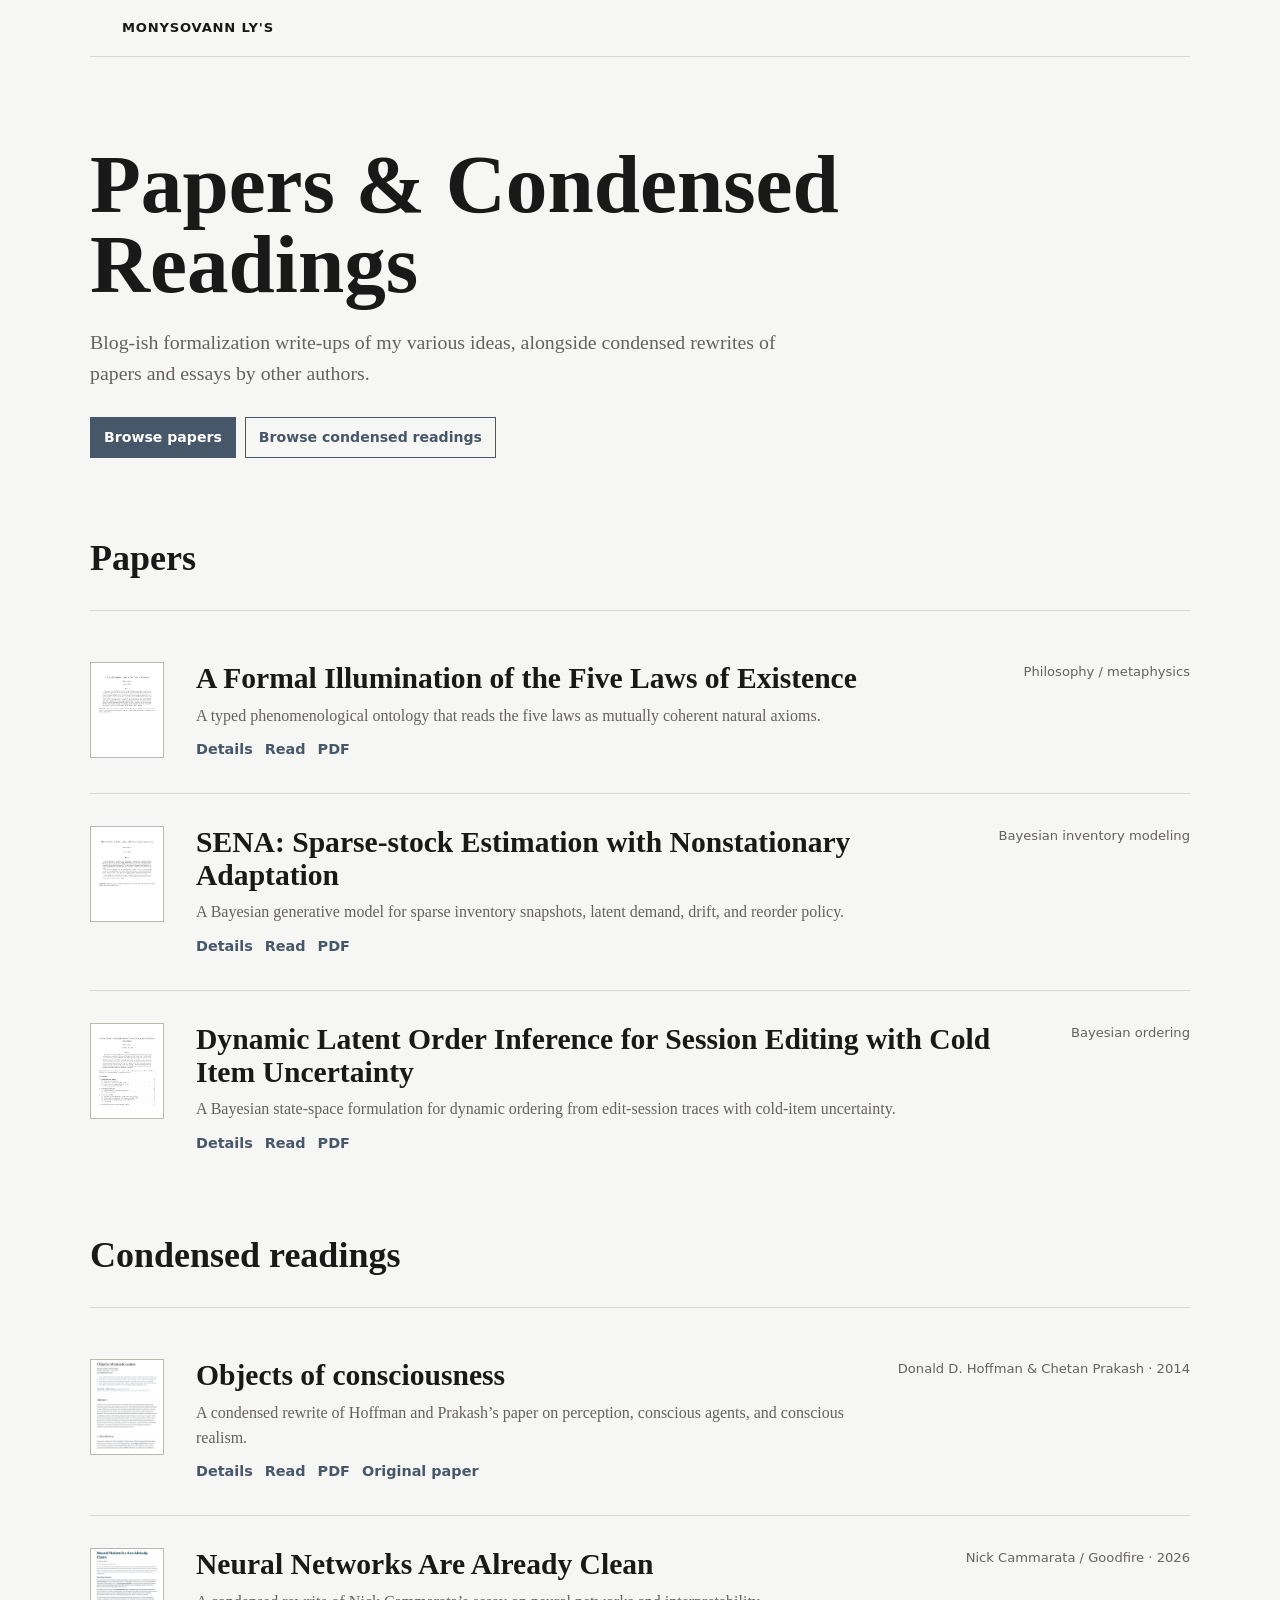
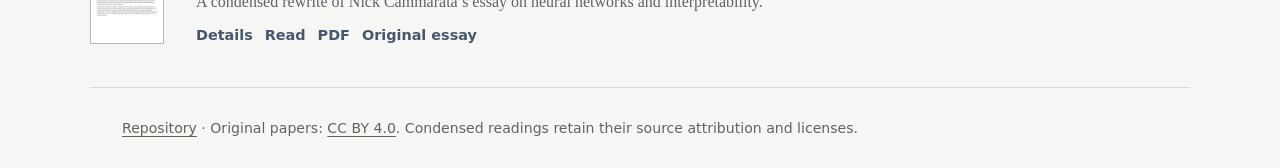
==== commit 44594343: "style(site): Reuse homepage spacing on paper detail pages Share the homepage stack gap and restore s" ====
--- a/docs/index.html
+++ b/docs/index.html
@@ -6,7 +6,7 @@
     <meta name="description" content="Papers by Monysovann Ly and condensed readings of work by other authors.">
     <title>Papers &amp; Condensed Readings | Monysovann Ly</title>
     <link rel="icon" href="favicon.svg" type="image/svg+xml">
-    <link rel="stylesheet" href="assets/styles.css">
+    <link rel="stylesheet" href="assets/styles.css?v=20261019-spacing">
   </head>
   <body class="archive-page">
     <header class="site-header">
--- a/docs/assets/styles.css
+++ b/docs/assets/styles.css
@@ -122,7 +122,8 @@
 }
 
 .hero-inner,
-.paper-hero-inner {
+.paper-hero-inner,
+.paper-hero-main {
   display: grid;
   gap: 1.4rem;
 }
@@ -733,13 +734,18 @@
   }
 }
 
+.archive-page .hero-inner {
+  max-width: var(--wide);
+  margin-inline: auto;
+}
+
 .archive-page .hero {
-  padding-bottom: 1.5rem;
+  padding-bottom: clamp(2rem, 4vw, 2.5rem);
 }
 
 .archive-page .section {
-  padding-top: 1.5rem;
-  padding-bottom: 1.5rem;
+  padding-top: clamp(2rem, 4vw, 2.5rem);
+  padding-bottom: clamp(2rem, 4vw, 2.5rem);
 }
 
 .archive-page .paper-row:last-child {
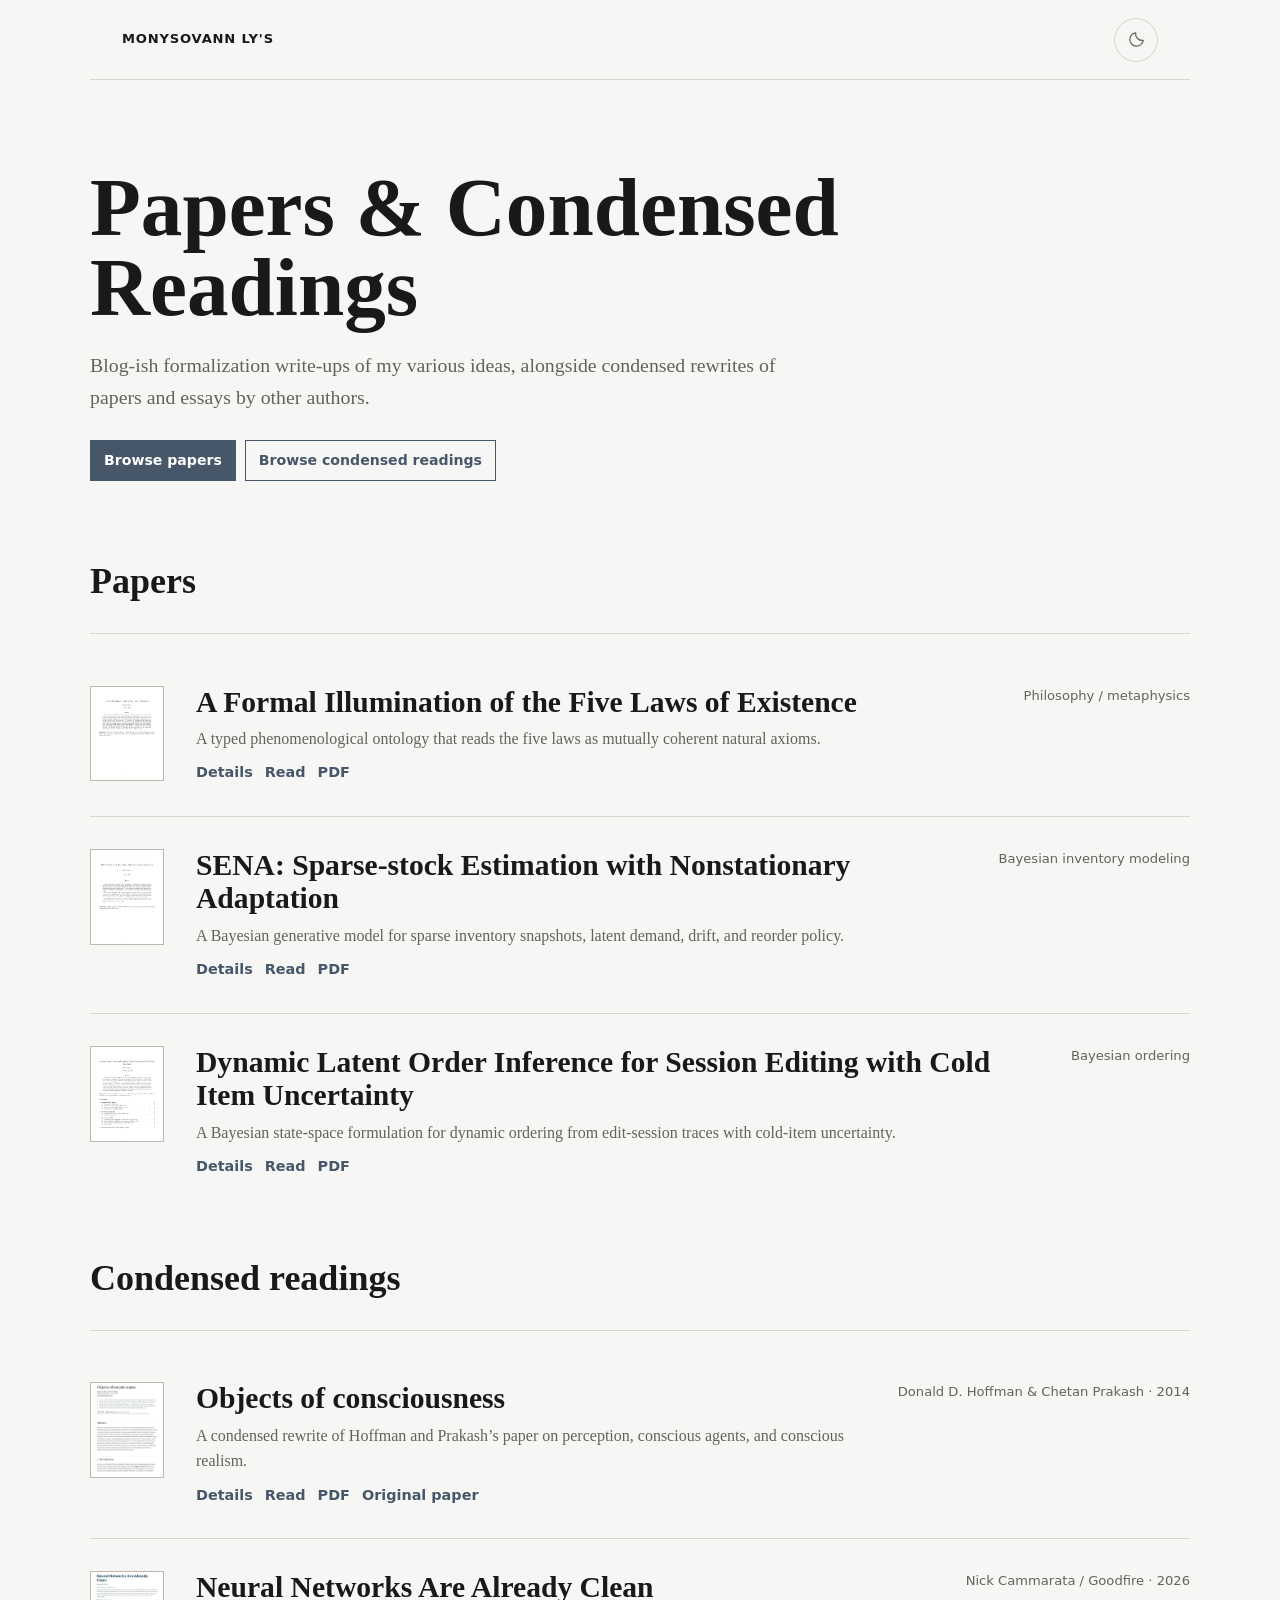
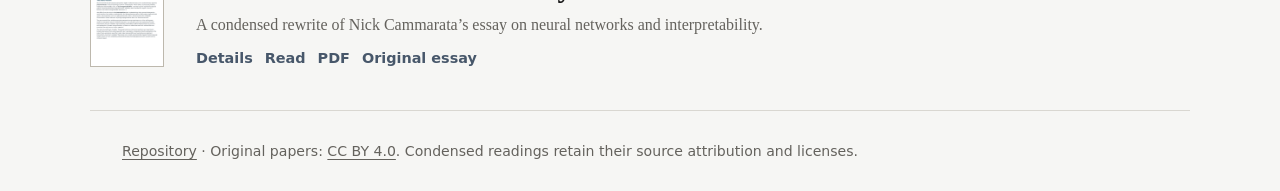
==== commit eb6814ac: "feat(site): Add shared dark mode toggle across all pages Remember appearance preferences and follow " ====
--- a/docs/index.html
+++ b/docs/index.html
@@ -6,7 +6,9 @@
     <meta name="description" content="Papers by Monysovann Ly and condensed readings of work by other authors.">
     <title>Papers &amp; Condensed Readings | Monysovann Ly</title>
     <link rel="icon" href="favicon.svg" type="image/svg+xml">
-    <link rel="stylesheet" href="assets/styles.css?v=20261019-spacing">
+    <script src="assets/theme.js?v=20261021"></script>
+    <link rel="stylesheet" href="assets/styles.css?v=20261021-theme">
+    <link rel="stylesheet" href="assets/theme.css?v=20261021">
   </head>
   <body class="archive-page">
     <header class="site-header">
--- a/docs/assets/styles.css
+++ b/docs/assets/styles.css
@@ -9,6 +9,8 @@
   --line-strong: #bdb8ad;
   --accent: #47576a;
   --accent-soft: #eef1f4;
+  --accent-hover: #2f3e50;
+  --on-accent: #ffffff;
   --measure: 72ch;
   --wide: 1100px;
 }
@@ -203,7 +205,7 @@
   border: 1px solid var(--accent);
   border-radius: 0;
   background: var(--accent);
-  color: #fff;
+  color: var(--on-accent);
   font-size: 0.88rem;
   font-weight: 720;
   line-height: 1.1;
@@ -213,9 +215,9 @@
 
 .button:hover,
 .button:focus-visible {
-  background: #2f3e50;
-  border-color: #2f3e50;
-  color: #fff;
+  background: var(--accent-hover);
+  border-color: var(--accent-hover);
+  color: var(--on-accent);
 }
 
 .button.secondary {
@@ -226,7 +228,7 @@
 .button.secondary:hover,
 .button.secondary:focus-visible {
   background: var(--accent-soft);
-  color: #2f3e50;
+  color: var(--accent-hover);
 }
 
 .archive-head {
@@ -676,11 +678,6 @@
 }
 
 @media (max-width: 860px) {
-  .site-header {
-    align-items: flex-start;
-    flex-direction: column;
-  }
-
   .hero,
   .paper-hero {
     padding-top: 2.6rem;
--- a/docs/assets/theme.css
+++ b/docs/assets/theme.css
@@ -0,0 +1,125 @@
+/* Shared appearance controls, including the independently styled reader. */
+.theme-toggle {
+  display: inline-flex;
+  align-items: center;
+  justify-content: center;
+  flex: 0 0 auto;
+  width: 44px;
+  height: 44px;
+  padding: 0;
+  border: 1px solid var(--line, #dedfdc);
+  border-radius: 50%;
+  background: transparent;
+  color: var(--muted);
+  cursor: pointer;
+  touch-action: manipulation;
+  -webkit-tap-highlight-color: transparent;
+}
+
+.theme-toggle:hover {
+  border-color: var(--accent);
+  background: var(--accent-soft, #edf1ef);
+  color: var(--ink);
+}
+
+.theme-toggle:focus-visible {
+  outline: 2px solid var(--accent);
+  outline-offset: 4px;
+}
+
+.theme-toggle svg {
+  width: 19px;
+  height: 19px;
+  fill: none;
+  stroke: currentColor;
+  stroke-width: 1.6;
+  stroke-linecap: round;
+  stroke-linejoin: round;
+}
+
+.theme-toggle .theme-sun,
+[data-theme="dark"] .theme-toggle .theme-moon {
+  display: none;
+}
+
+[data-theme="dark"] .theme-toggle .theme-sun {
+  display: block;
+}
+
+.standalone-reader > .theme-toggle {
+  position: absolute;
+  top: 16px;
+  right: max(22px, calc((100vw - 1440px) / 2 + 52px));
+}
+
+.standalone-reader .layout {
+  padding-top: 76px;
+}
+
+@media screen {
+  :root[data-theme="dark"] {
+    color-scheme: dark;
+    --bg: #1c1e1f;
+    --surface: #222526;
+    --ink: #ccc9c1;
+    --muted: #aaa8a1;
+    --soft: #96958f;
+    --line: #3b3e3f;
+    --line-strong: #575b5c;
+    --accent: #9eb3c5;
+    --accent-soft: #2a343d;
+    --accent-hover: #b6c8d7;
+    --on-accent: #1c2630;
+    /* The standalone reader uses its original token names. */
+    --paper: var(--surface);
+    --rule: var(--line);
+  }
+
+  [data-theme="dark"] .standalone-reader :is(nav a, .edition-note) {
+    color: var(--muted);
+  }
+
+  [data-theme="dark"] .standalone-reader a:hover {
+    color: var(--accent-hover);
+  }
+
+  [data-theme="dark"] .standalone-reader .edition-note {
+    border-color: var(--accent);
+  }
+
+  [data-theme="dark"] .standalone-reader th {
+    background: var(--accent-soft);
+  }
+
+  [data-theme="dark"] .standalone-reader tr:nth-child(even) {
+    background: var(--bg);
+  }
+
+  [data-theme="dark"] .standalone-reader .original-figure {
+    background: var(--bg);
+    border-color: var(--line);
+  }
+
+  [data-theme="dark"] .standalone-reader .original-figure figcaption,
+  [data-theme="dark"] .standalone-reader .original-figure figcaption span {
+    color: var(--muted);
+  }
+
+  [data-theme="dark"] .standalone-reader .original-figure figcaption strong {
+    color: var(--ink);
+  }
+
+  /* Keep original black-on-transparent diagrams legible without recoloring them. */
+  [data-theme="dark"] :is(.tex-article img, .original-figure img) {
+    background: #fff;
+  }
+
+  [data-theme="dark"] :is(.paper-thumb, .cover-preview, .tex-article img, .original-figure img) {
+    filter: brightness(0.8);
+  }
+}
+
+@media print {
+  .theme-toggle { display: none; }
+  .standalone-reader .layout { padding-top: 0; }
+}
